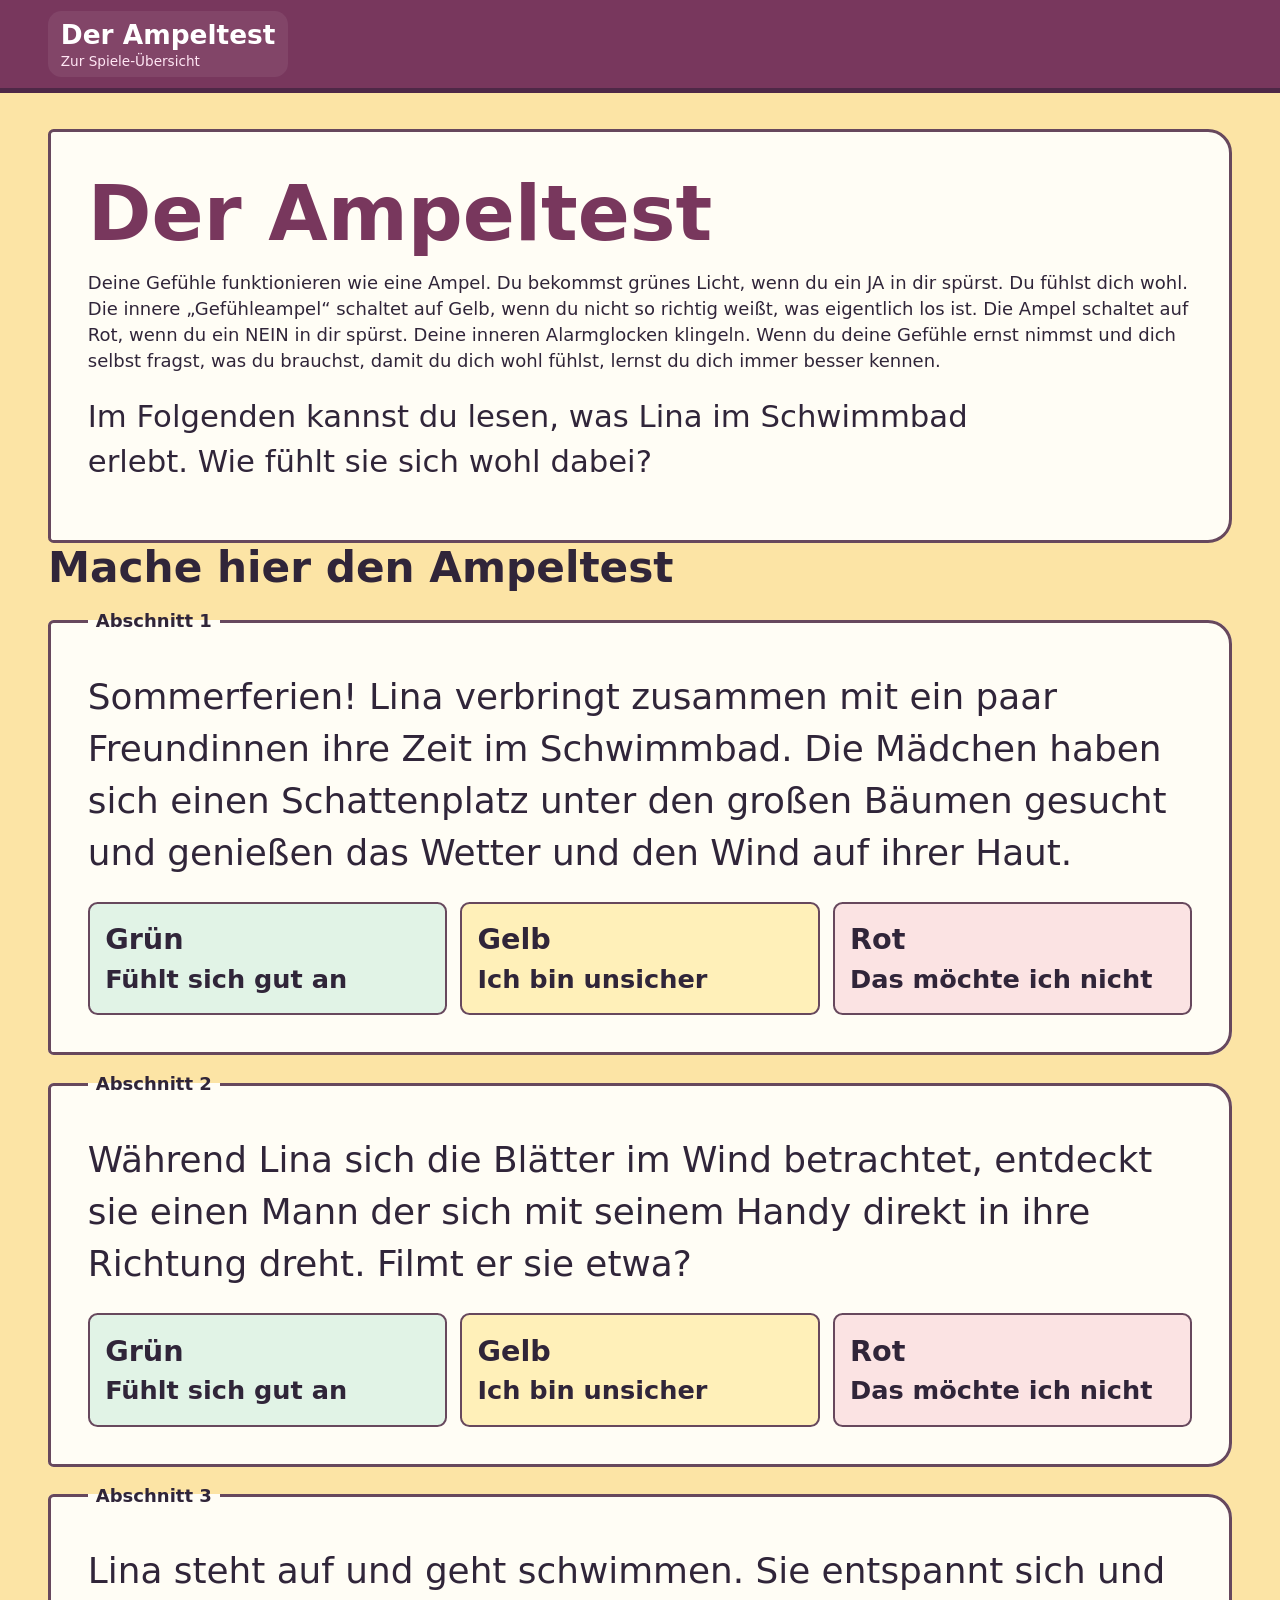
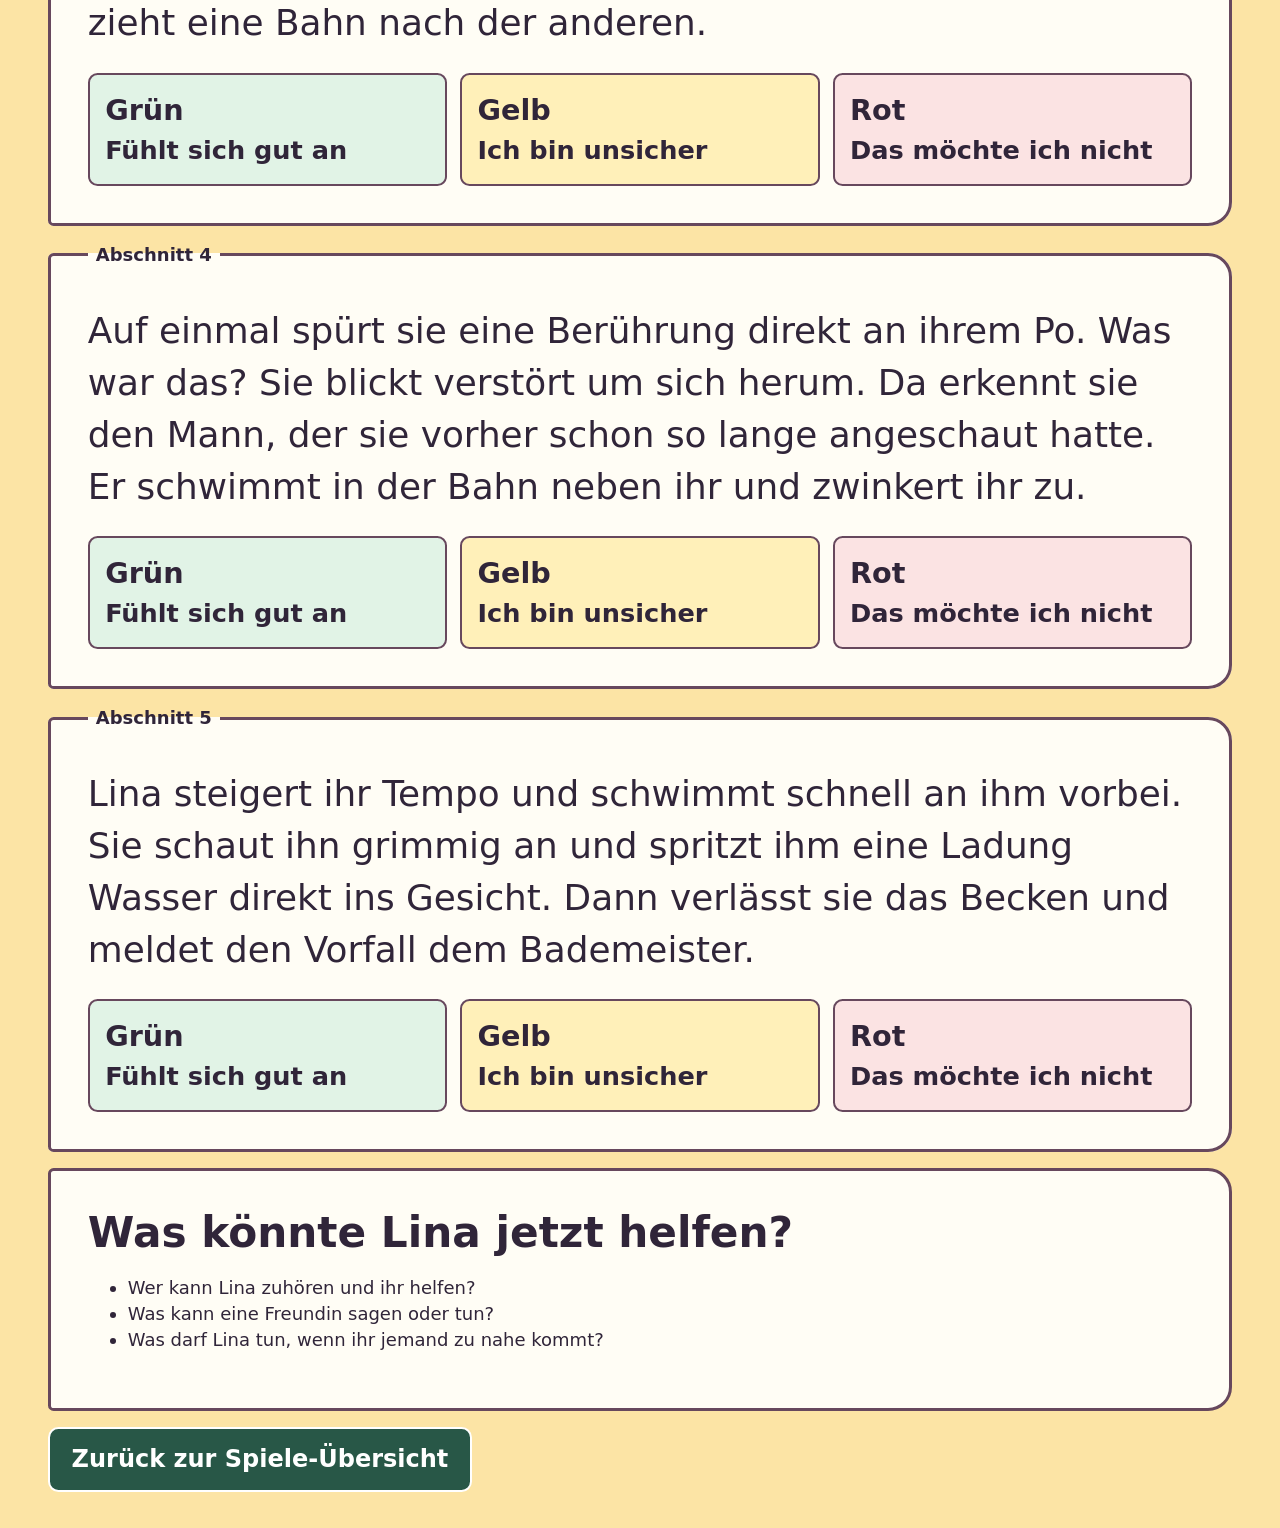
==== ampeltest.html @ b164aa5b "Add files via upload" ====
<!doctype html>
<html lang="de">
<head>
<meta charset="utf-8">
<meta name="viewport" content="width=device-width, initial-scale=1">
<title>Der Ampeltest</title>
<link rel="stylesheet" href="quiz.css">
<style>
.options .light-green { background: #e1f3e6; }
.options .light-yellow { background: #fff0b9; }
.options .light-red { background: #fbe3e3; }
.options strong { display: inline-block; font-size: 1.12em; }
</style>
</head>
<body>
<header><div class="bar"><a class="site-title" href="index.html"><span>Der Ampeltest</span><small>Zur Spiele-Übersicht</small></a></div></header>
<main><section class="panel">
<h1>Der Ampeltest</h1>
<p>Deine Gefühle funktionieren wie eine Ampel. Du bekommst grünes Licht, wenn du ein JA in dir spürst. Du fühlst dich wohl. Die innere „Gefühleampel“ schaltet auf Gelb, wenn du nicht so richtig weißt, was eigentlich los ist. Die Ampel schaltet auf Rot, wenn du ein NEIN in dir spürst. Deine inneren Alarmglocken klingeln. Wenn du deine Gefühle ernst nimmst und dich selbst fragst, was du brauchst, damit du dich wohl fühlst, lernst du dich immer besser kennen.</p>
<p class="lead">Im Folgenden kannst du lesen, was Lina im Schwimmbad erlebt. Wie fühlt sie sich wohl dabei?</p>
</section><h2>Mache hier den Ampeltest</h2><form aria-label="Ampeltest"><fieldset class="panel story" aria-describedby="ampel-story-1"><legend>Abschnitt 1</legend><p id="ampel-story-1">Sommerferien! Lina verbringt zusammen mit ein paar Freundinnen ihre Zeit im Schwimmbad. Die Mädchen haben sich einen Schattenplatz unter den großen Bäumen gesucht und genießen das Wetter und den Wind auf ihrer Haut.</p><div class="options"><label class="light-green"><input type="radio" name="ampel-1" value="green"><span class="option-text"><span><strong>Grün</strong><br>Fühlt sich gut an</span></span></label><label class="light-yellow"><input type="radio" name="ampel-1" value="yellow"><span class="option-text"><span><strong>Gelb</strong><br>Ich bin unsicher</span></span></label><label class="light-red"><input type="radio" name="ampel-1" value="red"><span class="option-text"><span><strong>Rot</strong><br>Das möchte ich nicht</span></span></label></div></fieldset>
<fieldset class="panel story" aria-describedby="ampel-story-2"><legend>Abschnitt 2</legend><p id="ampel-story-2">Während Lina sich die Blätter im Wind betrachtet, entdeckt sie einen Mann der sich mit seinem Handy direkt in ihre Richtung dreht. Filmt er sie etwa?</p><div class="options"><label class="light-green"><input type="radio" name="ampel-2" value="green"><span class="option-text"><span><strong>Grün</strong><br>Fühlt sich gut an</span></span></label><label class="light-yellow"><input type="radio" name="ampel-2" value="yellow"><span class="option-text"><span><strong>Gelb</strong><br>Ich bin unsicher</span></span></label><label class="light-red"><input type="radio" name="ampel-2" value="red"><span class="option-text"><span><strong>Rot</strong><br>Das möchte ich nicht</span></span></label></div></fieldset>
<fieldset class="panel story" aria-describedby="ampel-story-3"><legend>Abschnitt 3</legend><p id="ampel-story-3">Lina steht auf und geht schwimmen. Sie entspannt sich und zieht eine Bahn nach der anderen.</p><div class="options"><label class="light-green"><input type="radio" name="ampel-3" value="green"><span class="option-text"><span><strong>Grün</strong><br>Fühlt sich gut an</span></span></label><label class="light-yellow"><input type="radio" name="ampel-3" value="yellow"><span class="option-text"><span><strong>Gelb</strong><br>Ich bin unsicher</span></span></label><label class="light-red"><input type="radio" name="ampel-3" value="red"><span class="option-text"><span><strong>Rot</strong><br>Das möchte ich nicht</span></span></label></div></fieldset>
<fieldset class="panel story" aria-describedby="ampel-story-4"><legend>Abschnitt 4</legend><p id="ampel-story-4">Auf einmal spürt sie eine Berührung direkt an ihrem Po. Was war das? Sie blickt verstört um sich herum. Da erkennt sie den Mann, der sie vorher schon so lange angeschaut hatte. Er schwimmt in der Bahn neben ihr und zwinkert ihr zu.</p><div class="options"><label class="light-green"><input type="radio" name="ampel-4" value="green"><span class="option-text"><span><strong>Grün</strong><br>Fühlt sich gut an</span></span></label><label class="light-yellow"><input type="radio" name="ampel-4" value="yellow"><span class="option-text"><span><strong>Gelb</strong><br>Ich bin unsicher</span></span></label><label class="light-red"><input type="radio" name="ampel-4" value="red"><span class="option-text"><span><strong>Rot</strong><br>Das möchte ich nicht</span></span></label></div></fieldset>
<fieldset class="panel story" aria-describedby="ampel-story-5"><legend>Abschnitt 5</legend><p id="ampel-story-5">Lina steigert ihr Tempo und schwimmt schnell an ihm vorbei. Sie schaut ihn grimmig an und spritzt ihm eine Ladung Wasser direkt ins Gesicht. Dann verlässt sie das Becken und meldet den Vorfall dem Bademeister.</p><div class="options"><label class="light-green"><input type="radio" name="ampel-5" value="green"><span class="option-text"><span><strong>Grün</strong><br>Fühlt sich gut an</span></span></label><label class="light-yellow"><input type="radio" name="ampel-5" value="yellow"><span class="option-text"><span><strong>Gelb</strong><br>Ich bin unsicher</span></span></label><label class="light-red"><input type="radio" name="ampel-5" value="red"><span class="option-text"><span><strong>Rot</strong><br>Das möchte ich nicht</span></span></label></div></fieldset></form><section class="panel"><h2>Was könnte Lina jetzt helfen?</h2><ul><li>Wer kann Lina zuhören und ihr helfen?</li><li>Was kann eine Freundin sagen oder tun?</li><li>Was darf Lina tun, wenn ihr jemand zu nahe kommt?</li></ul></section><div class="controls"><a class="button-link action" href="index.html">Zurück zur Spiele-Übersicht</a></div></main></body></html>
---- quiz.css ----
:root { --ink: #302539; --paper: #fce4a5; --teal: #285747; --yellow: #ffdf79; --line: #67485d; }
* { box-sizing: border-box; }
[hidden] { display: none !important; }
body { margin: 0; background: var(--paper); color: var(--ink); font: 1.125rem/1.45 "Trebuchet MS", "Segoe UI", system-ui, sans-serif; }
header { background: #78375d; color: white; border-bottom: 5px solid #4e2847; }
.bar, main { max-width: 82rem; margin: auto; padding-inline: clamp(1rem, 4vw, 3rem); }
.bar { display: flex; align-items: center; justify-content: space-between; flex-wrap: wrap; gap: .5rem 1rem; padding-block: .7rem; }
.site-title { display: grid; gap: .1rem; padding: .45rem .8rem; border-radius: .85rem; line-height: 1.25; font-weight: 700; background: #ffffff12; color: inherit; text-decoration: none; font-size: clamp(1.15rem, 2.2vw, 1.65rem); }
main { padding-block: clamp(1rem, 4vh, 2.5rem); }
h1, h2 { margin: 0; line-height: 1.16; }
h1 { color: #78375d; font-size: clamp(2.5rem, 6vw, 5rem); }
h2 { font-size: clamp(1.65rem, 3.3vw, 3.25rem); }
p { margin-block: .65em; }
.panel { background: #fffdf5; border: 3px solid var(--line); border-radius: .35rem 1.5rem 1.5rem .35rem; padding: clamp(1rem, 3vw, 2.3rem); }
button { font: inherit; font-weight: 750; border: 2px solid currentColor; border-radius: .65rem; padding: .55em .9em; min-height: 3rem; cursor: pointer; background: white; color: var(--ink); }
button:disabled { opacity: .62; cursor: default; }
button:hover { background: #e1eeee; }
button:focus-visible, a:focus-visible { outline: 3px solid #935000; outline-offset: 4px; }
.action { background: var(--teal); color: white; border-color: var(--teal); font-size: clamp(1.1rem, 2vw, 1.5rem); }
.action:hover { background: #004e49; }
.controls { display: flex; flex-wrap: wrap; gap: .7rem; margin-top: 1rem; }
a { color: var(--teal); }

.intro-layout { display: grid; grid-template-columns: 1.55fr 1fr; gap: 1.5rem; align-items: center; }
.room { width: 100%; height: auto; display: block; }
button:disabled[aria-pressed=true] { opacity: 1; }
@media (max-width: 46rem) {
  .intro-layout { grid-template-columns: 1fr; }
  .room { max-width: 17rem; }
}
.lead { font-size: clamp(1.2rem, 2.4vw, 2rem); max-width: 49ch; }
.story { min-inline-size: 0; margin: 1rem 0; }
.story legend { font-weight: bold; padding: 0 .5rem; }
.story p { font-size: clamp(1.3rem, 2.8vw, 2.3rem); margin-top: 0; max-width: 62ch; }
.options { display: grid; grid-template-columns: repeat(auto-fit, minmax(min(100%, 15rem), 1fr)); gap: .8rem; }
.options label { position: relative; display: flex; gap: .6em; align-items: center; min-height: 4rem; padding: .6em; border: 2px solid var(--line); border-radius: .6rem; background: #e5edff; font-size: clamp(1.1rem, 2vw, 1.6rem); font-weight: bold; cursor: pointer; }
.options label + label { background: #ffe8cb; }
.options input { position: absolute; opacity: 0; width: 1px; height: 1px; margin: 0; }
.options label:focus-within { outline: 3px solid #935000; outline-offset: 3px; }
.tally { display: flex; flex-wrap: wrap; gap: .65rem; margin-block: 1rem; }
.tally span { padding: .45em .8em; border-radius: 1rem; font-size: clamp(1.15rem, 2.3vw, 1.8rem); font-weight: bold; }
details { margin-block: .65rem; border: 2px solid #d9c7dc; border-radius: .8rem; background: white; }
details p { padding-inline: .85rem; }
summary { padding: .65em .8em; cursor: pointer; font-size: clamp(1.1rem, 2vw, 1.5rem); font-weight: bold; border-radius: .65rem; }
.review-heading { display: flex; align-items: center; gap: .8rem; }
.result-icon { margin-inline-start: auto; flex: 0 0 1.25em; text-align: center; font-size: clamp(2rem, 4vw, 3.3rem); line-height: 1; }
.right .result-icon { color: #18763d; }
.wrong .result-icon { color: #ab282e; }
summary:focus-visible { outline: 3px solid #935000; outline-offset: 3px; }
.right { background: #e1f3e6; color: #23573c; }
.wrong { background: #fff0d5; color: #783b21; }
.options label { padding: 0; overflow: hidden; }
.option-text { display: flex; align-items: center; gap: .6em; flex: 1; min-height: 4rem; padding: .6em; }
.options input:checked + .option-text { background: #f3eaff; box-shadow: inset 0 0 0 3px #7753a8; border-radius: .5rem; }
.options input:checked + .option-text::after { content: "✓" / ""; margin-inline-start: auto; padding-inline: .4em; border-radius: 50%; background: #dfcdf6; color: #4b2b76; }
.button-link { display: inline-block; padding: .55em .9em; border: 2px solid currentColor; border-radius: .65rem; font-weight: 750; text-decoration: none; }

.story.missing-answer { border-color: #ab282e; outline: 3px solid #ab282e; outline-offset: 2px; background: #fff4f2; }
#missing { color: #8b3026; font-weight: bold; }

.help-note { margin-top: 1.25rem; background: #f3e8f8; border-color: #d3ad80; }
.help-note summary { font-size: 1rem; }

.site-title:hover, .site-title:focus-visible { background: #ffffff26; }
.site-title small { font-size: .85rem; font-weight: 400; color: #ffe6f4; }
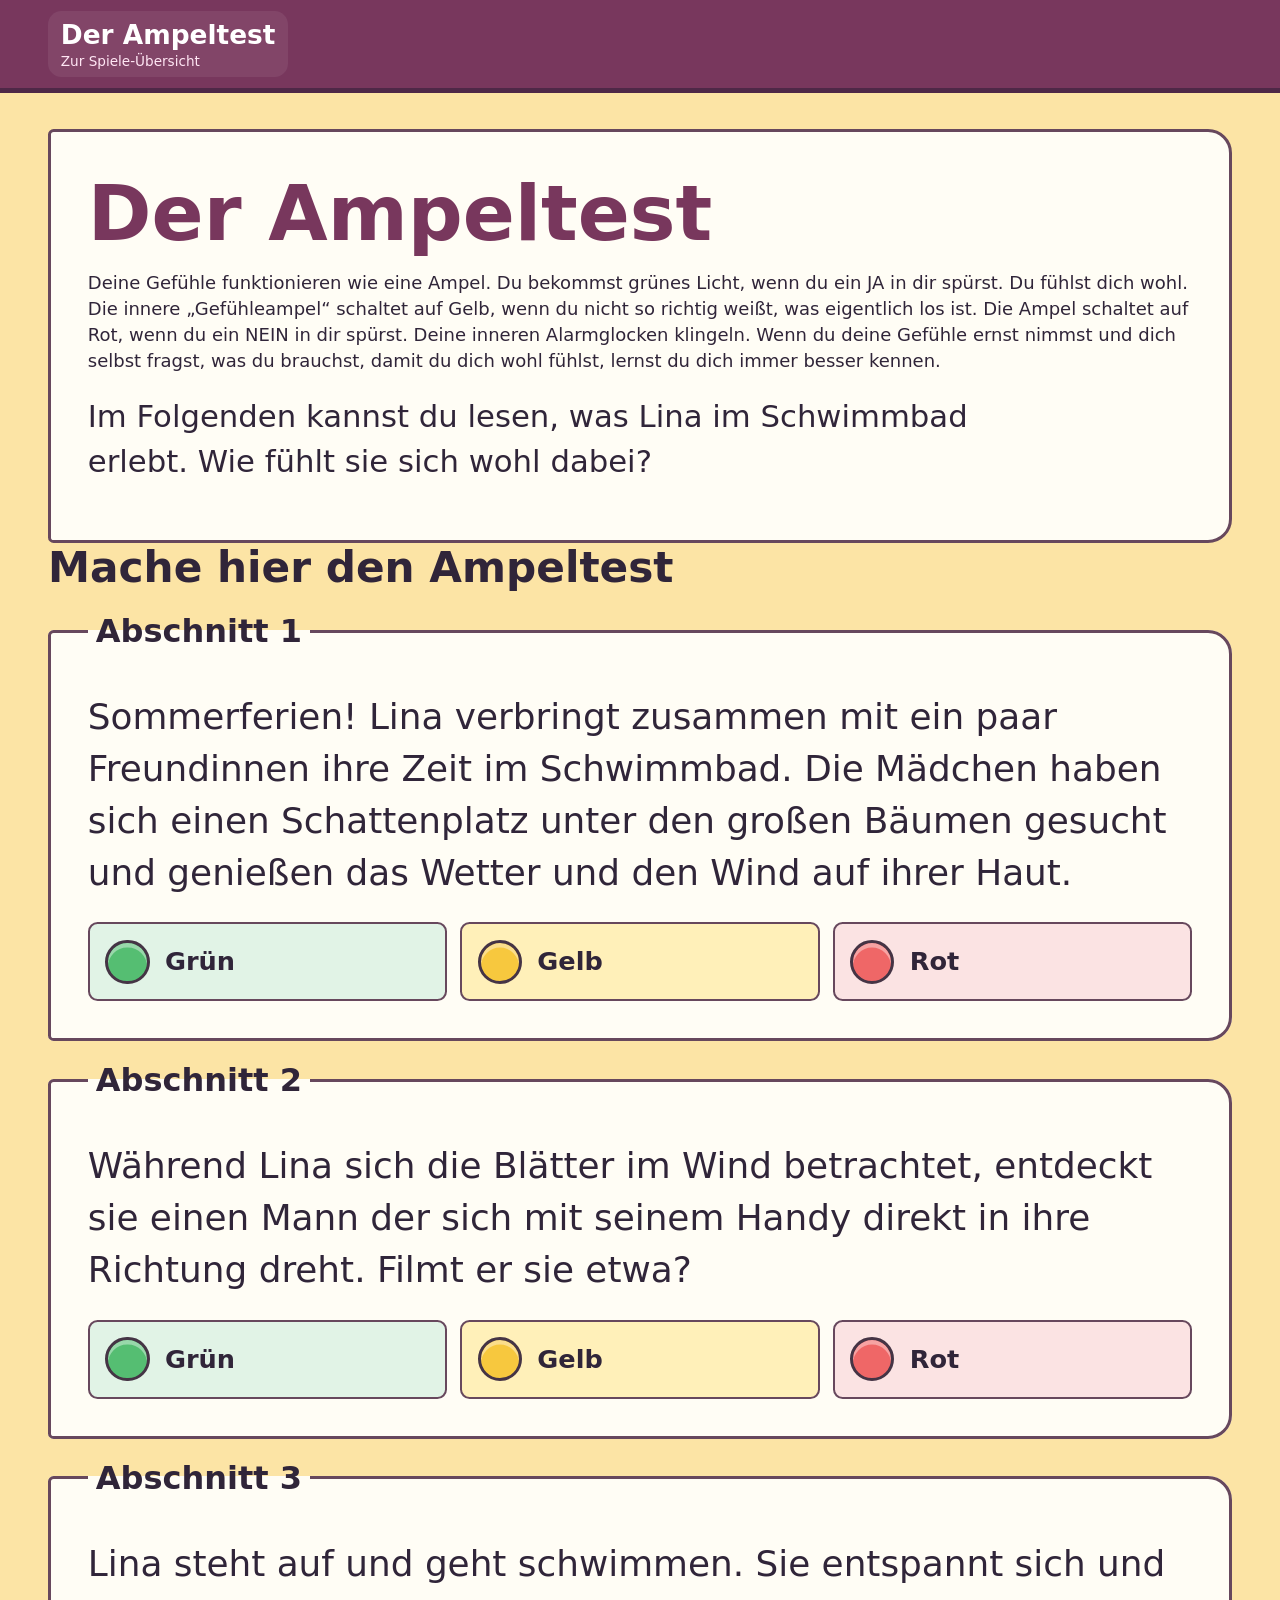
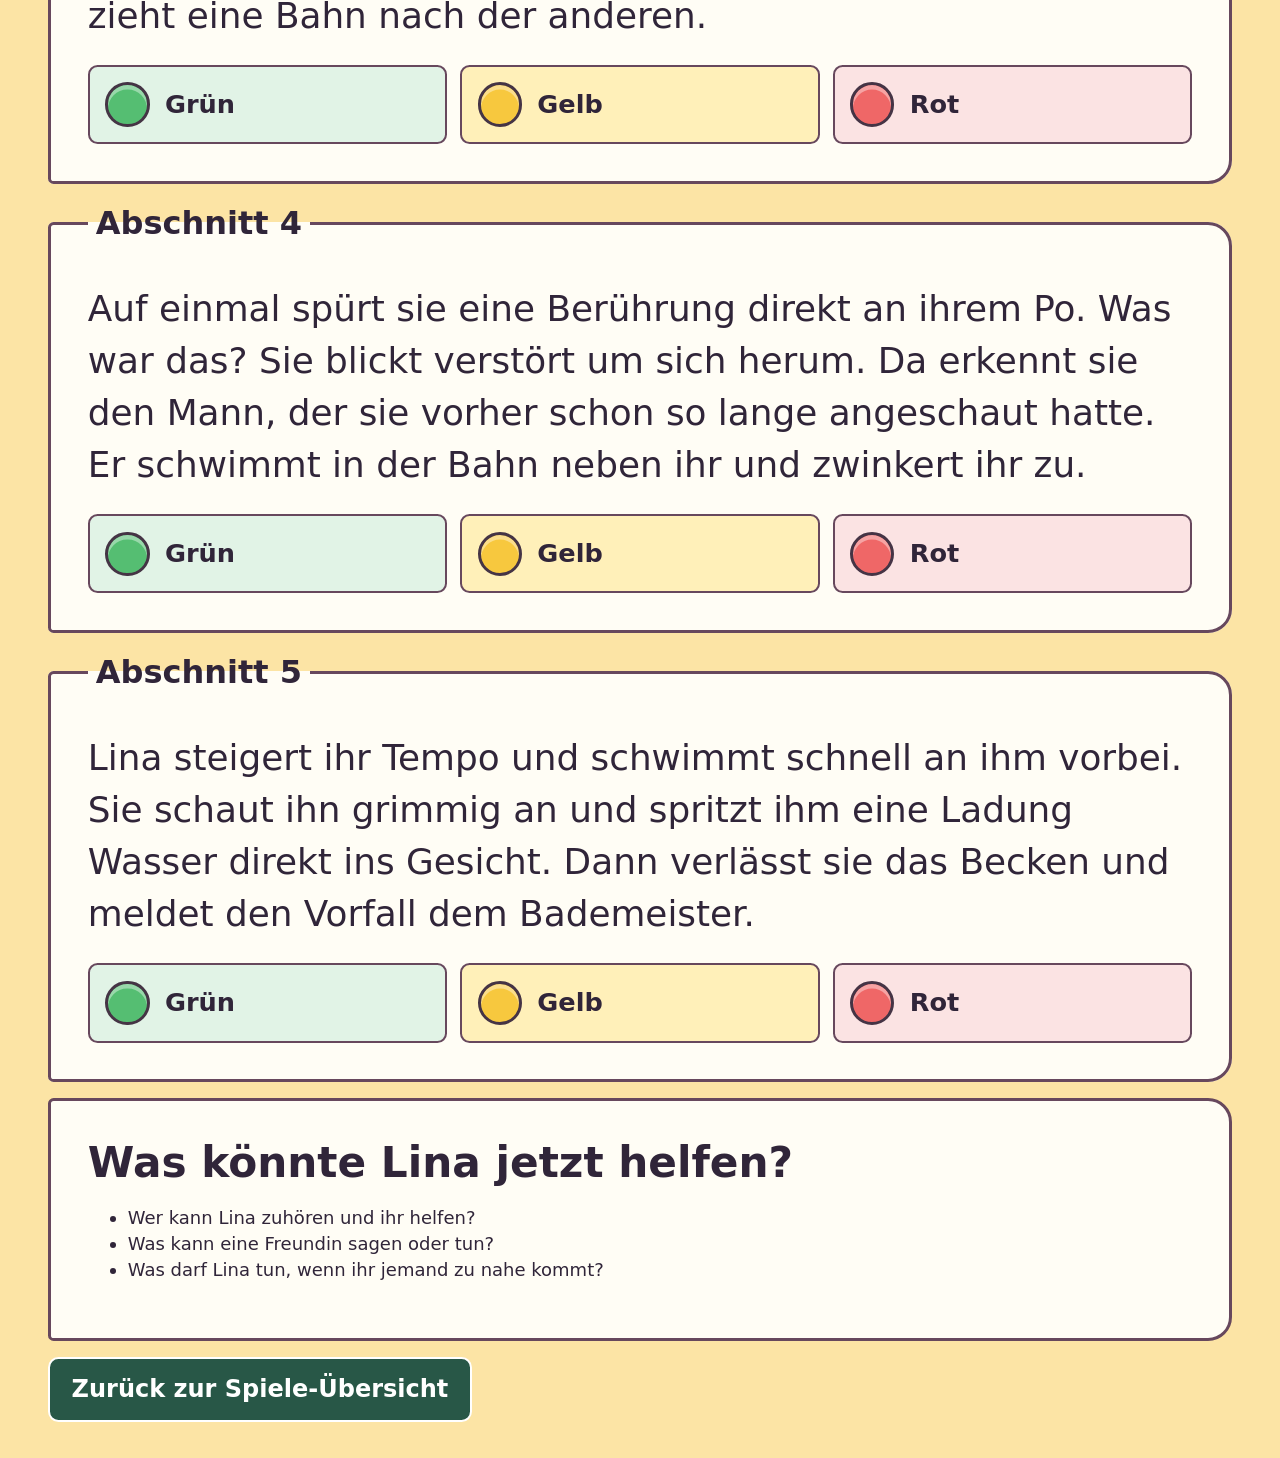
==== commit aa1db075: "Add files via upload" ====
--- a/ampeltest.html
+++ b/ampeltest.html
@@ -18,13 +18,14 @@
 <h1>Der Ampeltest</h1>
 <p>Deine Gefühle funktionieren wie eine Ampel. Du bekommst grünes Licht, wenn du ein JA in dir spürst. Du fühlst dich wohl. Die innere „Gefühleampel“ schaltet auf Gelb, wenn du nicht so richtig weißt, was eigentlich los ist. Die Ampel schaltet auf Rot, wenn du ein NEIN in dir spürst. Deine inneren Alarmglocken klingeln. Wenn du deine Gefühle ernst nimmst und dich selbst fragst, was du brauchst, damit du dich wohl fühlst, lernst du dich immer besser kennen.</p>
 <p class="lead">Im Folgenden kannst du lesen, was Lina im Schwimmbad erlebt. Wie fühlt sie sich wohl dabei?</p>
-</section><h2>Mache hier den Ampeltest</h2><form aria-label="Ampeltest"><fieldset class="panel story" aria-describedby="ampel-story-1"><legend>Abschnitt 1</legend><p id="ampel-story-1">Sommerferien! Lina verbringt zusammen mit ein paar Freundinnen ihre Zeit im Schwimmbad. Die Mädchen haben sich einen Schattenplatz unter den großen Bäumen gesucht und genießen das Wetter und den Wind auf ihrer Haut.</p><div class="options"><label class="light-green"><input type="radio" name="ampel-1" value="green"><span class="option-text"><span><strong>Grün</strong><br>Fühlt sich gut an</span></span></label><label class="light-yellow"><input type="radio" name="ampel-1" value="yellow"><span class="option-text"><span><strong>Gelb</strong><br>Ich bin unsicher</span></span></label><label class="light-red"><input type="radio" name="ampel-1" value="red"><span class="option-text"><span><strong>Rot</strong><br>Das möchte ich nicht</span></span></label></div></fieldset>
-<fieldset class="panel story" aria-describedby="ampel-story-2"><legend>Abschnitt 2</legend><p id="ampel-story-2">Während Lina sich die Blätter im Wind betrachtet, entdeckt sie einen Mann der sich mit seinem Handy direkt in ihre Richtung dreht. Filmt er sie etwa?</p><div class="options"><label class="light-green"><input type="radio" name="ampel-2" value="green"><span class="option-text"><span><strong>Grün</strong><br>Fühlt sich gut an</span></span></label><label class="light-yellow"><input type="radio" name="ampel-2" value="yellow"><span class="option-text"><span><strong>Gelb</strong><br>Ich bin unsicher</span></span></label><label class="light-red"><input type="radio" name="ampel-2" value="red"><span class="option-text"><span><strong>Rot</strong><br>Das möchte ich nicht</span></span></label></div></fieldset>
-<fieldset class="panel story" aria-describedby="ampel-story-3"><legend>Abschnitt 3</legend><p id="ampel-story-3">Lina steht auf und geht schwimmen. Sie entspannt sich und zieht eine Bahn nach der anderen.</p><div class="options"><label class="light-green"><input type="radio" name="ampel-3" value="green"><span class="option-text"><span><strong>Grün</strong><br>Fühlt sich gut an</span></span></label><label class="light-yellow"><input type="radio" name="ampel-3" value="yellow"><span class="option-text"><span><strong>Gelb</strong><br>Ich bin unsicher</span></span></label><label class="light-red"><input type="radio" name="ampel-3" value="red"><span class="option-text"><span><strong>Rot</strong><br>Das möchte ich nicht</span></span></label></div></fieldset>
-<fieldset class="panel story" aria-describedby="ampel-story-4"><legend>Abschnitt 4</legend><p id="ampel-story-4">Auf einmal spürt sie eine Berührung direkt an ihrem Po. Was war das? Sie blickt verstört um sich herum. Da erkennt sie den Mann, der sie vorher schon so lange angeschaut hatte. Er schwimmt in der Bahn neben ihr und zwinkert ihr zu.</p><div class="options"><label class="light-green"><input type="radio" name="ampel-4" value="green"><span class="option-text"><span><strong>Grün</strong><br>Fühlt sich gut an</span></span></label><label class="light-yellow"><input type="radio" name="ampel-4" value="yellow"><span class="option-text"><span><strong>Gelb</strong><br>Ich bin unsicher</span></span></label><label class="light-red"><input type="radio" name="ampel-4" value="red"><span class="option-text"><span><strong>Rot</strong><br>Das möchte ich nicht</span></span></label></div></fieldset>
-<fieldset class="panel story" aria-describedby="ampel-story-5"><legend>Abschnitt 5</legend><p id="ampel-story-5">Lina steigert ihr Tempo und schwimmt schnell an ihm vorbei. Sie schaut ihn grimmig an und spritzt ihm eine Ladung Wasser direkt ins Gesicht. Dann verlässt sie das Becken und meldet den Vorfall dem Bademeister.</p><div class="options"><label class="light-green"><input type="radio" name="ampel-5" value="green"><span class="option-text"><span><strong>Grün</strong><br>Fühlt sich gut an</span></span></label><label class="light-yellow"><input type="radio" name="ampel-5" value="yellow"><span class="option-text"><span><strong>Gelb</strong><br>Ich bin unsicher</span></span></label><label class="light-red"><input type="radio" name="ampel-5" value="red"><span class="option-text"><span><strong>Rot</strong><br>Das möchte ich nicht</span></span></label></div></fieldset></form><section class="panel"><h2>Was könnte Lina jetzt helfen?</h2><ul><li>Wer kann Lina zuhören und ihr helfen?</li><li>Was kann eine Freundin sagen oder tun?</li><li>Was darf Lina tun, wenn ihr jemand zu nahe kommt?</li></ul></section><div class="controls"><a class="button-link action" href="index.html">Zurück zur Spiele-Übersicht</a></div></main></body></html>
+</section><h2>Mache hier den Ampeltest</h2><form aria-label="Ampeltest"><fieldset class="panel story" aria-describedby="ampel-story-1"><legend>Abschnitt 1</legend><p id="ampel-story-1">Sommerferien! Lina verbringt zusammen mit ein paar Freundinnen ihre Zeit im Schwimmbad. Die Mädchen haben sich einen Schattenplatz unter den großen Bäumen gesucht und genießen das Wetter und den Wind auf ihrer Haut.</p><div class="options ampel-options"><label class="light-green"><input type="radio" name="ampel-1" value="green"><span class="option-text">Grün</span></label><label class="light-yellow"><input type="radio" name="ampel-1" value="yellow"><span class="option-text">Gelb</span></label><label class="light-red"><input type="radio" name="ampel-1" value="red"><span class="option-text">Rot</span></label></div></fieldset>
+<fieldset class="panel story" aria-describedby="ampel-story-2"><legend>Abschnitt 2</legend><p id="ampel-story-2">Während Lina sich die Blätter im Wind betrachtet, entdeckt sie einen Mann der sich mit seinem Handy direkt in ihre Richtung dreht. Filmt er sie etwa?</p><div class="options ampel-options"><label class="light-green"><input type="radio" name="ampel-2" value="green"><span class="option-text">Grün</span></label><label class="light-yellow"><input type="radio" name="ampel-2" value="yellow"><span class="option-text">Gelb</span></label><label class="light-red"><input type="radio" name="ampel-2" value="red"><span class="option-text">Rot</span></label></div></fieldset>
+<fieldset class="panel story" aria-describedby="ampel-story-3"><legend>Abschnitt 3</legend><p id="ampel-story-3">Lina steht auf und geht schwimmen. Sie entspannt sich und zieht eine Bahn nach der anderen.</p><div class="options ampel-options"><label class="light-green"><input type="radio" name="ampel-3" value="green"><span class="option-text">Grün</span></label><label class="light-yellow"><input type="radio" name="ampel-3" value="yellow"><span class="option-text">Gelb</span></label><label class="light-red"><input type="radio" name="ampel-3" value="red"><span class="option-text">Rot</span></label></div></fieldset>
+<fieldset class="panel story" aria-describedby="ampel-story-4"><legend>Abschnitt 4</legend><p id="ampel-story-4">Auf einmal spürt sie eine Berührung direkt an ihrem Po. Was war das? Sie blickt verstört um sich herum. Da erkennt sie den Mann, der sie vorher schon so lange angeschaut hatte. Er schwimmt in der Bahn neben ihr und zwinkert ihr zu.</p><div class="options ampel-options"><label class="light-green"><input type="radio" name="ampel-4" value="green"><span class="option-text">Grün</span></label><label class="light-yellow"><input type="radio" name="ampel-4" value="yellow"><span class="option-text">Gelb</span></label><label class="light-red"><input type="radio" name="ampel-4" value="red"><span class="option-text">Rot</span></label></div></fieldset>
+<fieldset class="panel story" aria-describedby="ampel-story-5"><legend>Abschnitt 5</legend><p id="ampel-story-5">Lina steigert ihr Tempo und schwimmt schnell an ihm vorbei. Sie schaut ihn grimmig an und spritzt ihm eine Ladung Wasser direkt ins Gesicht. Dann verlässt sie das Becken und meldet den Vorfall dem Bademeister.</p><div class="options ampel-options"><label class="light-green"><input type="radio" name="ampel-5" value="green"><span class="option-text">Grün</span></label><label class="light-yellow"><input type="radio" name="ampel-5" value="yellow"><span class="option-text">Gelb</span></label><label class="light-red"><input type="radio" name="ampel-5" value="red"><span class="option-text">Rot</span></label></div></fieldset></form><section class="panel"><h2>Was könnte Lina jetzt helfen?</h2><ul><li>Wer kann Lina zuhören und ihr helfen?</li><li>Was kann eine Freundin sagen oder tun?</li><li>Was darf Lina tun, wenn ihr jemand zu nahe kommt?</li></ul></section><div class="controls"><a class="button-link action" href="index.html">Zurück zur Spiele-Übersicht</a></div></main></body></html>
 
 
 
 
 
+
--- a/quiz.css
+++ b/quiz.css
@@ -65,3 +65,11 @@
 .site-title:hover, .site-title:focus-visible { background: #ffffff26; }
 .site-title small { font-size: .85rem; font-weight: 400; color: #ffe6f4; }
 
+
+.story legend { font-size: clamp(1.3rem, 2.5vw, 2rem); }
+.story .answer-feedback { font-size: clamp(1.15rem, 2vw, 1.6rem); margin: .8rem 0 0; padding: .65rem .85rem; border-radius: .65rem; }
+.answer-feedback:empty { margin: 0; padding: 0; }
+.ampel-options .option-text::before { content: ""; flex: 0 0 1.5em; height: 1.5em; border: .13em solid #453445; border-radius: 50%; background: var(--lamp); box-shadow: inset 0 .18em 0 #ffffff65; }
+.light-green { --lamp: #55be72; }
+.light-yellow { --lamp: #f7c83e; }
+.light-red { --lamp: #ef6767; }
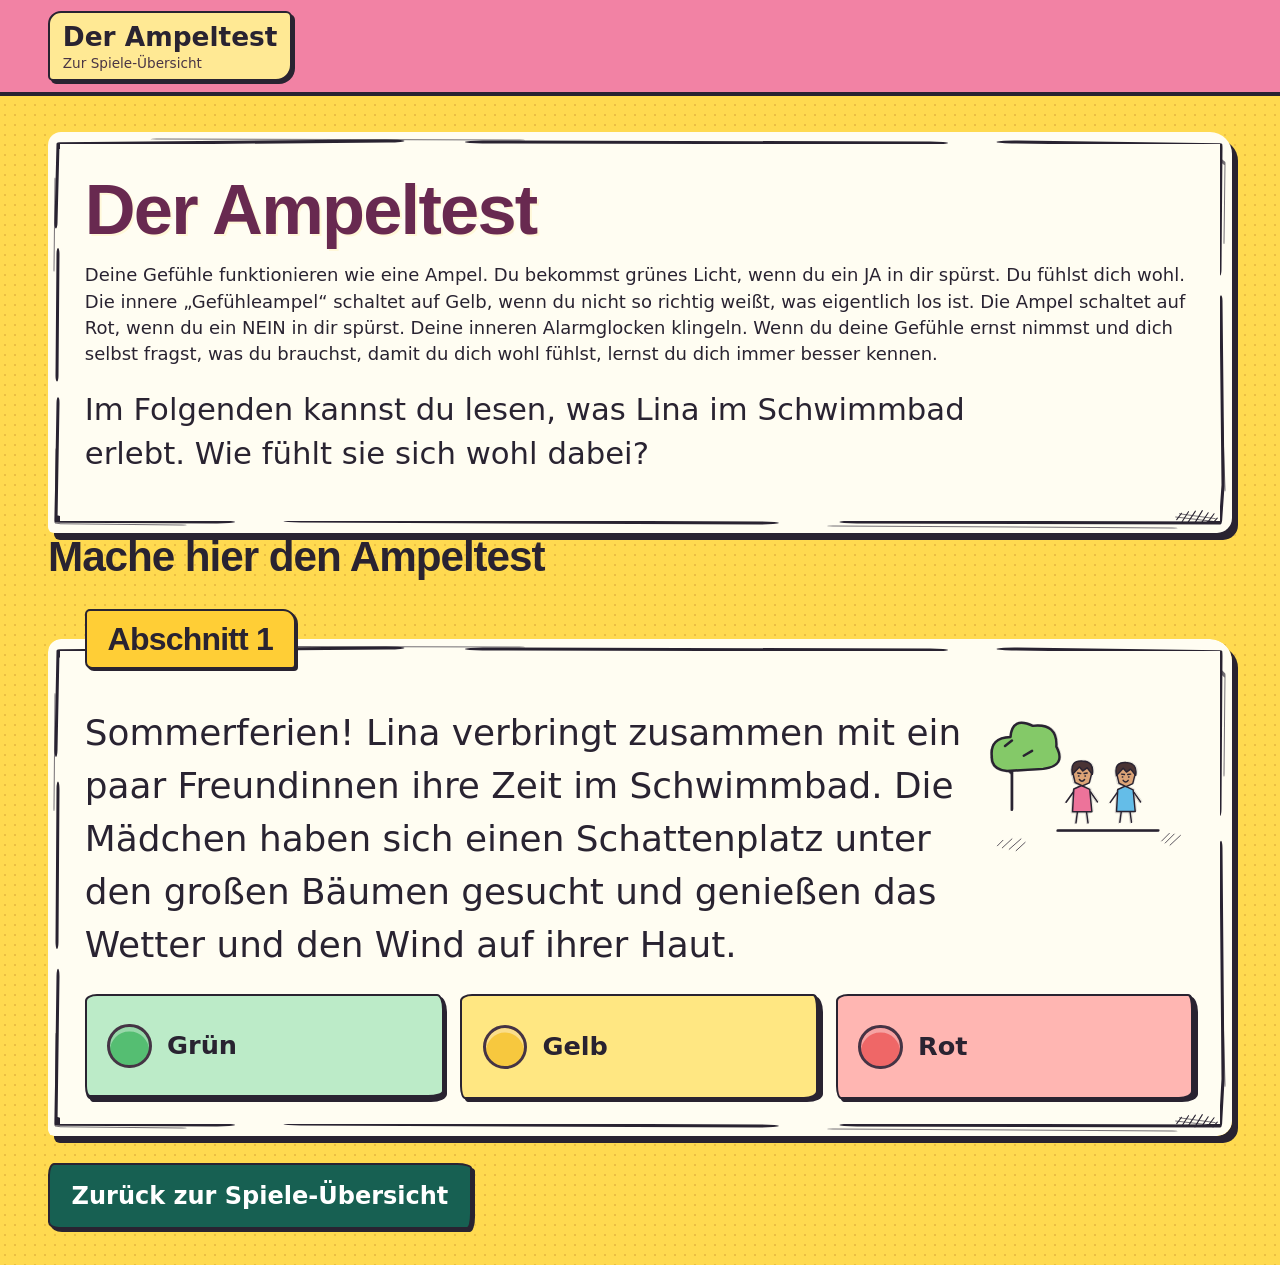
==== commit bd04f68b: "Add files via upload" ====
--- a/ampeltest.html
+++ b/ampeltest.html
@@ -1,31 +1,15 @@
-<!doctype html>
-<html lang="de">
-<head>
-<meta charset="utf-8">
-<meta name="viewport" content="width=device-width, initial-scale=1">
-<title>Der Ampeltest</title>
-<link rel="stylesheet" href="quiz.css">
-<style>
-.options .light-green { background: #e1f3e6; }
-.options .light-yellow { background: #fff0b9; }
-.options .light-red { background: #fbe3e3; }
-.options strong { display: inline-block; font-size: 1.12em; }
-</style>
-</head>
-<body>
-<header><div class="bar"><a class="site-title" href="index.html"><span>Der Ampeltest</span><small>Zur Spiele-Übersicht</small></a></div></header>
-<main><section class="panel">
-<h1>Der Ampeltest</h1>
-<p>Deine Gefühle funktionieren wie eine Ampel. Du bekommst grünes Licht, wenn du ein JA in dir spürst. Du fühlst dich wohl. Die innere „Gefühleampel“ schaltet auf Gelb, wenn du nicht so richtig weißt, was eigentlich los ist. Die Ampel schaltet auf Rot, wenn du ein NEIN in dir spürst. Deine inneren Alarmglocken klingeln. Wenn du deine Gefühle ernst nimmst und dich selbst fragst, was du brauchst, damit du dich wohl fühlst, lernst du dich immer besser kennen.</p>
-<p class="lead">Im Folgenden kannst du lesen, was Lina im Schwimmbad erlebt. Wie fühlt sie sich wohl dabei?</p>
-</section><h2>Mache hier den Ampeltest</h2><form aria-label="Ampeltest"><fieldset class="panel story" aria-describedby="ampel-story-1"><legend>Abschnitt 1</legend><p id="ampel-story-1">Sommerferien! Lina verbringt zusammen mit ein paar Freundinnen ihre Zeit im Schwimmbad. Die Mädchen haben sich einen Schattenplatz unter den großen Bäumen gesucht und genießen das Wetter und den Wind auf ihrer Haut.</p><div class="options ampel-options"><label class="light-green"><input type="radio" name="ampel-1" value="green"><span class="option-text">Grün</span></label><label class="light-yellow"><input type="radio" name="ampel-1" value="yellow"><span class="option-text">Gelb</span></label><label class="light-red"><input type="radio" name="ampel-1" value="red"><span class="option-text">Rot</span></label></div></fieldset>
-<fieldset class="panel story" aria-describedby="ampel-story-2"><legend>Abschnitt 2</legend><p id="ampel-story-2">Während Lina sich die Blätter im Wind betrachtet, entdeckt sie einen Mann der sich mit seinem Handy direkt in ihre Richtung dreht. Filmt er sie etwa?</p><div class="options ampel-options"><label class="light-green"><input type="radio" name="ampel-2" value="green"><span class="option-text">Grün</span></label><label class="light-yellow"><input type="radio" name="ampel-2" value="yellow"><span class="option-text">Gelb</span></label><label class="light-red"><input type="radio" name="ampel-2" value="red"><span class="option-text">Rot</span></label></div></fieldset>
-<fieldset class="panel story" aria-describedby="ampel-story-3"><legend>Abschnitt 3</legend><p id="ampel-story-3">Lina steht auf und geht schwimmen. Sie entspannt sich und zieht eine Bahn nach der anderen.</p><div class="options ampel-options"><label class="light-green"><input type="radio" name="ampel-3" value="green"><span class="option-text">Grün</span></label><label class="light-yellow"><input type="radio" name="ampel-3" value="yellow"><span class="option-text">Gelb</span></label><label class="light-red"><input type="radio" name="ampel-3" value="red"><span class="option-text">Rot</span></label></div></fieldset>
-<fieldset class="panel story" aria-describedby="ampel-story-4"><legend>Abschnitt 4</legend><p id="ampel-story-4">Auf einmal spürt sie eine Berührung direkt an ihrem Po. Was war das? Sie blickt verstört um sich herum. Da erkennt sie den Mann, der sie vorher schon so lange angeschaut hatte. Er schwimmt in der Bahn neben ihr und zwinkert ihr zu.</p><div class="options ampel-options"><label class="light-green"><input type="radio" name="ampel-4" value="green"><span class="option-text">Grün</span></label><label class="light-yellow"><input type="radio" name="ampel-4" value="yellow"><span class="option-text">Gelb</span></label><label class="light-red"><input type="radio" name="ampel-4" value="red"><span class="option-text">Rot</span></label></div></fieldset>
-<fieldset class="panel story" aria-describedby="ampel-story-5"><legend>Abschnitt 5</legend><p id="ampel-story-5">Lina steigert ihr Tempo und schwimmt schnell an ihm vorbei. Sie schaut ihn grimmig an und spritzt ihm eine Ladung Wasser direkt ins Gesicht. Dann verlässt sie das Becken und meldet den Vorfall dem Bademeister.</p><div class="options ampel-options"><label class="light-green"><input type="radio" name="ampel-5" value="green"><span class="option-text">Grün</span></label><label class="light-yellow"><input type="radio" name="ampel-5" value="yellow"><span class="option-text">Gelb</span></label><label class="light-red"><input type="radio" name="ampel-5" value="red"><span class="option-text">Rot</span></label></div></fieldset></form><section class="panel"><h2>Was könnte Lina jetzt helfen?</h2><ul><li>Wer kann Lina zuhören und ihr helfen?</li><li>Was kann eine Freundin sagen oder tun?</li><li>Was darf Lina tun, wenn ihr jemand zu nahe kommt?</li></ul></section><div class="controls"><a class="button-link action" href="index.html">Zurück zur Spiele-Übersicht</a></div></main></body></html>
-
-
-
-
-
-
+<!doctype html>
+<html lang="de">
+<head>
+<meta charset="utf-8">
+<meta name="viewport" content="width=device-width, initial-scale=1">
+<title>Der Ampeltest</title>
+<link rel="stylesheet" href="quiz.css">
+<link rel="stylesheet" href="comic.css"></head>
+<body>
+<header><div class="bar"><a class="site-title" href="index.html"><span>Der Ampeltest</span><small>Zur Spiele-Übersicht</small></a></div></header>
+<main><section class="panel">
+<h1>Der Ampeltest</h1>
+<p>Deine Gefühle funktionieren wie eine Ampel. Du bekommst grünes Licht, wenn du ein JA in dir spürst. Du fühlst dich wohl. Die innere „Gefühleampel“ schaltet auf Gelb, wenn du nicht so richtig weißt, was eigentlich los ist. Die Ampel schaltet auf Rot, wenn du ein NEIN in dir spürst. Deine inneren Alarmglocken klingeln. Wenn du deine Gefühle ernst nimmst und dich selbst fragst, was du brauchst, damit du dich wohl fühlst, lernst du dich immer besser kennen.</p>
+<p class="lead">Im Folgenden kannst du lesen, was Lina im Schwimmbad erlebt. Wie fühlt sie sich wohl dabei?</p>
+</section><h2>Mache hier den Ampeltest</h2><div id="ampel-karten"></div><template id="ampel-vorlage"><fieldset class="panel story"><legend></legend><p></p><div class="options ampel-options"><label class="light-green"><input type="radio" value="green"><span class="option-text">Grün</span></label><label class="light-yellow"><input type="radio" value="yellow"><span class="option-text">Gelb</span></label><label class="light-red"><input type="radio" value="red"><span class="option-text">Rot</span></label></div></fieldset></template><noscript>Für den Ampeltest muss JavaScript aktiviert sein.</noscript><section class="panel" id="ampel-abschluss"><h2>Was könnte Lina jetzt helfen?</h2><ul><li>Wer kann Lina zuhören und ihr helfen?</li><li>Was kann eine Freundin sagen oder tun?</li><li>Was darf Lina tun, wenn ihr jemand zu nahe kommt?</li></ul></section><div class="controls"><a class="button-link action" href="index.html">Zurück zur Spiele-Übersicht</a></div></main><script src="ampeltexte.js"></script><script src="ampeltest.js"></script></body></html>
--- a/quiz.css
+++ b/quiz.css
@@ -1,75 +1,70 @@
-
-:root { --ink: #302539; --paper: #fce4a5; --teal: #285747; --yellow: #ffdf79; --line: #67485d; }
-* { box-sizing: border-box; }
-[hidden] { display: none !important; }
-body { margin: 0; background: var(--paper); color: var(--ink); font: 1.125rem/1.45 "Trebuchet MS", "Segoe UI", system-ui, sans-serif; }
-header { background: #78375d; color: white; border-bottom: 5px solid #4e2847; }
-.bar, main { max-width: 82rem; margin: auto; padding-inline: clamp(1rem, 4vw, 3rem); }
-.bar { display: flex; align-items: center; justify-content: space-between; flex-wrap: wrap; gap: .5rem 1rem; padding-block: .7rem; }
-.site-title { display: grid; gap: .1rem; padding: .45rem .8rem; border-radius: .85rem; line-height: 1.25; font-weight: 700; background: #ffffff12; color: inherit; text-decoration: none; font-size: clamp(1.15rem, 2.2vw, 1.65rem); }
-main { padding-block: clamp(1rem, 4vh, 2.5rem); }
-h1, h2 { margin: 0; line-height: 1.16; }
-h1 { color: #78375d; font-size: clamp(2.5rem, 6vw, 5rem); }
-h2 { font-size: clamp(1.65rem, 3.3vw, 3.25rem); }
-p { margin-block: .65em; }
-.panel { background: #fffdf5; border: 3px solid var(--line); border-radius: .35rem 1.5rem 1.5rem .35rem; padding: clamp(1rem, 3vw, 2.3rem); }
-button { font: inherit; font-weight: 750; border: 2px solid currentColor; border-radius: .65rem; padding: .55em .9em; min-height: 3rem; cursor: pointer; background: white; color: var(--ink); }
+
+:root { --ink: #302539; --paper: #fce4a5; --teal: #285747; --yellow: #ffdf79; --line: #67485d; }
+* { box-sizing: border-box; }
+[hidden] { display: none !important; }
+body { margin: 0; background: var(--paper); color: var(--ink); font: 1.125rem/1.45 "Trebuchet MS", "Segoe UI", system-ui, sans-serif; }
+header { background: #78375d; color: white; border-bottom: 5px solid #4e2847; }
+.bar, main { max-width: 82rem; margin: auto; padding-inline: clamp(1rem, 4vw, 3rem); }
+.bar { display: flex; align-items: center; justify-content: space-between; flex-wrap: wrap; gap: .5rem 1rem; padding-block: .7rem; }
+.site-title { display: grid; gap: .1rem; padding: .45rem .8rem; border-radius: .85rem; line-height: 1.25; font-weight: 700; background: #ffffff12; color: inherit; text-decoration: none; font-size: clamp(1.15rem, 2.2vw, 1.65rem); }
+main { padding-block: clamp(1rem, 4vh, 2.5rem); }
+h1, h2 { margin: 0; line-height: 1.16; }
+h1 { color: #78375d; font-size: clamp(2.5rem, 6vw, 5rem); }
+h2 { font-size: clamp(1.65rem, 3.3vw, 3.25rem); }
+p { margin-block: .65em; }
+.panel { background: #fffdf5; border: 3px solid var(--line); border-radius: .35rem 1.5rem 1.5rem .35rem; padding: clamp(1rem, 3vw, 2.3rem); }
+button { font: inherit; font-weight: 750; border: 2px solid currentColor; border-radius: .65rem; padding: .55em .9em; min-height: 3rem; cursor: pointer; background: white; color: var(--ink); }
 button:disabled { opacity: .62; cursor: default; }
-button:hover { background: #e1eeee; }
-button:focus-visible, a:focus-visible { outline: 3px solid #935000; outline-offset: 4px; }
+button:focus-visible, a:focus-visible { outline: 3px solid #935000; outline-offset: 4px; }
 .action { background: var(--teal); color: white; border-color: var(--teal); font-size: clamp(1.1rem, 2vw, 1.5rem); }
-.action:hover { background: #004e49; }
-.controls { display: flex; flex-wrap: wrap; gap: .7rem; margin-top: 1rem; }
-a { color: var(--teal); }
-
-.intro-layout { display: grid; grid-template-columns: 1.55fr 1fr; gap: 1.5rem; align-items: center; }
-.room { width: 100%; height: auto; display: block; }
-button:disabled[aria-pressed=true] { opacity: 1; }
-@media (max-width: 46rem) {
-  .intro-layout { grid-template-columns: 1fr; }
-  .room { max-width: 17rem; }
-}
-.lead { font-size: clamp(1.2rem, 2.4vw, 2rem); max-width: 49ch; }
-.story { min-inline-size: 0; margin: 1rem 0; }
-.story legend { font-weight: bold; padding: 0 .5rem; }
-.story p { font-size: clamp(1.3rem, 2.8vw, 2.3rem); margin-top: 0; max-width: 62ch; }
-.options { display: grid; grid-template-columns: repeat(auto-fit, minmax(min(100%, 15rem), 1fr)); gap: .8rem; }
-.options label { position: relative; display: flex; gap: .6em; align-items: center; min-height: 4rem; padding: .6em; border: 2px solid var(--line); border-radius: .6rem; background: #e5edff; font-size: clamp(1.1rem, 2vw, 1.6rem); font-weight: bold; cursor: pointer; }
-.options label + label { background: #ffe8cb; }
-.options input { position: absolute; opacity: 0; width: 1px; height: 1px; margin: 0; }
-.options label:focus-within { outline: 3px solid #935000; outline-offset: 3px; }
-.tally { display: flex; flex-wrap: wrap; gap: .65rem; margin-block: 1rem; }
-.tally span { padding: .45em .8em; border-radius: 1rem; font-size: clamp(1.15rem, 2.3vw, 1.8rem); font-weight: bold; }
-details { margin-block: .65rem; border: 2px solid #d9c7dc; border-radius: .8rem; background: white; }
-details p { padding-inline: .85rem; }
-summary { padding: .65em .8em; cursor: pointer; font-size: clamp(1.1rem, 2vw, 1.5rem); font-weight: bold; border-radius: .65rem; }
+.controls { display: flex; flex-wrap: wrap; gap: .7rem; margin-top: 1rem; }
+a { color: var(--teal); }
+
+.intro-layout { display: grid; grid-template-columns: 1.55fr 1fr; gap: 1.5rem; align-items: center; }
+.room { width: 100%; height: auto; display: block; }
+button:disabled[aria-pressed=true] { opacity: 1; }
+@media (max-width: 46rem) {
+  .intro-layout { grid-template-columns: 1fr; }
+  .room { max-width: 17rem; }
+}
+.lead { font-size: clamp(1.2rem, 2.4vw, 2rem); max-width: 49ch; }
+.story { min-inline-size: 0; margin: 1rem 0; }
+.story legend { font-weight: bold; padding: 0 .5rem; }
+.story p { font-size: clamp(1.3rem, 2.8vw, 2.3rem); margin-top: 0; max-width: 62ch; }
+.options { display: grid; grid-template-columns: repeat(auto-fit, minmax(min(100%, 15rem), 1fr)); gap: .8rem; }
+.options label { position: relative; display: flex; gap: .6em; align-items: center; min-height: 4rem; padding: .6em; border: 2px solid var(--line); border-radius: .6rem; background: #e5edff; font-size: clamp(1.1rem, 2vw, 1.6rem); font-weight: bold; cursor: pointer; }
+.options label + label { background: #ffe8cb; }
+.options input { position: absolute; opacity: 0; width: 1px; height: 1px; margin: 0; }
+.options label:focus-within { outline: 3px solid #935000; outline-offset: 3px; }
+.tally { display: flex; flex-wrap: wrap; gap: .65rem; margin-block: 1rem; }
+.tally span { padding: .45em .8em; border-radius: 1rem; font-size: clamp(1.15rem, 2.3vw, 1.8rem); font-weight: bold; }
+details { margin-block: .65rem; border: 2px solid #d9c7dc; border-radius: .8rem; background: white; }
+details p { padding-inline: .85rem; }
+summary { padding: .65em .8em; cursor: pointer; font-size: clamp(1.1rem, 2vw, 1.5rem); font-weight: bold; border-radius: .65rem; }
 .review-heading { display: flex; align-items: center; gap: .8rem; }
 .result-icon { margin-inline-start: auto; flex: 0 0 1.25em; text-align: center; font-size: clamp(2rem, 4vw, 3.3rem); line-height: 1; }
 .right .result-icon { color: #18763d; }
 .wrong .result-icon { color: #ab282e; }
-summary:focus-visible { outline: 3px solid #935000; outline-offset: 3px; }
-.right { background: #e1f3e6; color: #23573c; }
-.wrong { background: #fff0d5; color: #783b21; }
-.options label { padding: 0; overflow: hidden; }
-.option-text { display: flex; align-items: center; gap: .6em; flex: 1; min-height: 4rem; padding: .6em; }
-.options input:checked + .option-text { background: #f3eaff; box-shadow: inset 0 0 0 3px #7753a8; border-radius: .5rem; }
-.options input:checked + .option-text::after { content: "✓" / ""; margin-inline-start: auto; padding-inline: .4em; border-radius: 50%; background: #dfcdf6; color: #4b2b76; }
+summary:focus-visible { outline: 3px solid #935000; outline-offset: 3px; }
+.right { background: #e1f3e6; color: #23573c; }
+.wrong { background: #fff0d5; color: #783b21; }
+.options label { padding: 0; overflow: hidden; }
+.option-text { display: flex; align-items: center; gap: .6em; flex: 1; min-height: 4rem; padding: .6em; }
 .button-link { display: inline-block; padding: .55em .9em; border: 2px solid currentColor; border-radius: .65rem; font-weight: 750; text-decoration: none; }
-
-.story.missing-answer { border-color: #ab282e; outline: 3px solid #ab282e; outline-offset: 2px; background: #fff4f2; }
+
+.story.missing-answer { border-color: #ab282e; outline: 3px solid #ab282e; outline-offset: 2px; background: #fff4f2; }
 #missing { color: #8b3026; font-weight: bold; }
-
-.help-note { margin-top: 1.25rem; background: #f3e8f8; border-color: #d3ad80; }
+
+.help-note { margin-top: 1.25rem; background: #f3e8f8; border-color: #d3ad80; }
 .help-note summary { font-size: 1rem; }
 
-.site-title:hover, .site-title:focus-visible { background: #ffffff26; }
 .site-title small { font-size: .85rem; font-weight: 400; color: #ffe6f4; }
 
-
-.story legend { font-size: clamp(1.3rem, 2.5vw, 2rem); }
-.story .answer-feedback { font-size: clamp(1.15rem, 2vw, 1.6rem); margin: .8rem 0 0; padding: .65rem .85rem; border-radius: .65rem; }
-.answer-feedback:empty { margin: 0; padding: 0; }
-.ampel-options .option-text::before { content: ""; flex: 0 0 1.5em; height: 1.5em; border: .13em solid #453445; border-radius: 50%; background: var(--lamp); box-shadow: inset 0 .18em 0 #ffffff65; }
-.light-green { --lamp: #55be72; }
-.light-yellow { --lamp: #f7c83e; }
+
+.story legend { font-size: clamp(1.3rem, 2.5vw, 2rem); }
+.story .answer-feedback { font-size: clamp(1.15rem, 2vw, 1.6rem); margin: .8rem 0 0; padding: .65rem .85rem; border-radius: .65rem; }
+.answer-feedback:empty { margin: 0; padding: 0; }
+.ampel-options .option-text::before { content: ""; flex: 0 0 1.5em; height: 1.5em; border: .13em solid #453445; border-radius: 50%; background: var(--lamp); box-shadow: inset 0 .18em 0 #ffffff65; }
+.light-green { --lamp: #55be72; }
+.light-yellow { --lamp: #f7c83e; }
 .light-red { --lamp: #ef6767; }
--- a/comic.css
+++ b/comic.css
@@ -0,0 +1,177 @@
+/* Shared comic design for the start page and both games. */
+:root { --paper: #ffda50; --ink: #292331; --line: #292331; --teal: #176052; }
+body { background-image: radial-gradient(#a65e1b38 1px, transparent 1px); background-size: 10px 10px; }
+header { background: #f282a4; border-bottom: 4px solid #292331; color: var(--ink); }
+.site-title { background: #ffe994; border: 2px solid var(--line); border-radius: 13px 6px 16px 5px; box-shadow: 3px 3px 0 #292331; }
+.site-title small { color: #493545; }
+h1, h2, .story legend { font-family: "Comic Sans MS", "Trebuchet MS", sans-serif; font-weight: 700; letter-spacing: -.025em; }
+h1 { color: #682950; text-shadow: 2px 2px 0 #fff8d8; font-size: clamp(2.4rem, 5.5vw, 4.6rem); }
+.panel {
+  border: 0;
+  border-radius: 13px 22px 15px 6px;
+  background-color: #fffdf2;
+  border-image: url("comic-assets/rahmen.svg") 12 / 12px / 0 stretch;
+  box-shadow: 6px 7px 0 #292331;
+}
+.story { margin-block: 1.7rem; }
+.story legend { background: #ffce36; border: 2px solid var(--line); padding: .15em .65em; border-radius: 5px 13px 4px 7px; box-shadow: 2px 2px 0 #292331; }
+.story > p:first-of-type { display: flow-root; line-height: 1.48; }
+.story > p:first-of-type::before {
+  content: "";
+  float: right;
+  width: clamp(7rem, 17vw, 13rem);
+  height: clamp(6rem, 14vw, 10rem);
+  margin: 0 0 .35rem 1rem;
+  background: var(--scene, url("comic-assets/geschichte-4.svg")) center / contain no-repeat;
+}
+.options { clear: both; gap: 1rem; }
+.options label { border: 2.5px solid var(--line); border-radius: 9px 5px 13px 6px; box-shadow: 3px 3px 0 #292331; background: #b9e3ff; }
+.options label + label { background: #ffc8a0; }
+.option-text { min-height: 4.4rem; }
+.story .answer-feedback:not(:empty) { border: 3px solid var(--line); border-radius: 13px 4px 15px 5px; margin-top: 1.2rem; padding: .7em; }
+.action, .button-link, button { border-radius: 7px 14px 6px 10px; border-width: 2px; border-color: var(--line); box-shadow: 3px 3px 0 #292331; }
+.action { background: #176052; }
+.help-note { background: #e5ccff; border: 2px solid #6c4083; border-radius: 7px 15px 6px 12px; }
+.room { transform: rotate(1deg); }
+.room [stroke] { stroke-dasharray: 68 3 19 2; }
+.room { max-height: 20rem; }
+@media (max-width: 38rem) {
+  .story > p:first-of-type::before { float: none; display: block; margin: 0 0 .6rem auto; width: 8rem; height: 6rem; }
+}
+#cards .story:nth-child(1) { --scene: url('comic-assets/geschichte-1.svg'); }
+#cards .story:nth-child(2) { --scene: url('comic-assets/geschichte-2.svg'); }
+#cards .story:nth-child(3) { --scene: url('comic-assets/geschichte-3.svg'); }
+#cards .story:nth-child(4) { --scene: url('comic-assets/geschichte-4.svg'); }
+#cards .story:nth-child(5) { --scene: url('comic-assets/geschichte-5.svg'); }
+#cards .story:nth-child(6) { --scene: url('comic-assets/geschichte-6.svg'); }
+#cards .story:nth-child(7) { --scene: url('comic-assets/geschichte-7.svg'); }
+#cards .story:nth-child(8) { --scene: url('comic-assets/geschichte-8.svg'); }
+#cards .story:nth-child(9) { --scene: url('comic-assets/geschichte-9.svg'); }
+#ampel-karten .story:nth-child(1) { --scene: url('comic-assets/schwimmbad-1.svg'); }
+#ampel-karten .story:nth-child(2) { --scene: url('comic-assets/schwimmbad-2.svg'); }
+#ampel-karten .story:nth-child(3) { --scene: url('comic-assets/schwimmbad-3.svg'); }
+#ampel-karten .story:nth-child(4) { --scene: url('comic-assets/schwimmbad-4.svg'); }
+#ampel-karten .story:nth-child(5) { --scene: url('comic-assets/schwimmbad-5.svg'); }
+
+/* Static sketch details stay inside the card background. */
+.panel {
+  background-image: url("comic-assets/schraffur.svg");
+  background-position: right .7rem bottom .45rem;
+  background-size: 3rem 1rem;
+  background-repeat: no-repeat;
+}
+.options label { border-radius: 12px 7px 16px 5px / 7px 15px 8px 13px; }
+.options label:first-child { border-bottom-width: 4px; }
+.options label + label { border-inline-end-width: 4px; }
+.action, .button-link, button { border-radius: 6px 15px 5px 11px / 12px 5px 15px 7px; border-color: #292331; }
+.story .answer-feedback.right { background: #c7efc3; color: #1e4e32; }
+.story .answer-feedback.wrong { background: #ffe090; color: #623620; }
+.ampel-options .light-green { background: #bcebc8; }
+.ampel-options .light-yellow { background: #ffe782; }
+.ampel-options .light-red { background: #ffb6b2; }
+
+/* Shared controls, help panel and interaction states. */
+button, .button-link, .site-title {
+  -webkit-tap-highlight-color: #f3d5fb;
+}
+button:focus-visible, .button-link:focus-visible, .site-title:focus-visible,
+.help-note summary:focus-visible, .help-note a:focus-visible {
+  outline: 3px solid #733f99;
+  outline-offset: 5px;
+}
+.action:active, .button-link:active { box-shadow: 1px 1px 0 #292331; }
+.help-note {
+  position: relative;
+  border: 0;
+  border-image: url("comic-assets/rahmen.svg") 12 / 12px / 0 stretch;
+  padding: .35rem .6rem;
+  box-shadow: 4px 5px 0 #292331;
+  border-radius: 9px 18px 8px 13px;
+}
+.help-note summary {
+  display: flex;
+  align-items: center;
+  gap: .65rem;
+  padding: .8rem;
+  list-style: none;
+  color: #49335c;
+  font-size: 1.1rem;
+}
+.help-note summary::-webkit-details-marker { display: none; }
+.help-note summary::before {
+  content: "+";
+  display: grid;
+  place-items: center;
+  width: 1.6em;
+  height: 1.6em;
+  flex: 0 0 1.6em;
+  background: #ffda50;
+  border: 2px solid #292331;
+  border-radius: 5px 9px 4px 7px;
+  font-size: 1.2rem;
+  font-weight: bold;
+}
+.help-note[open] summary::before { content: "−"; }
+.help-note p { padding-inline: .85rem; }
+.help-note a {
+  display: inline-block;
+  color: #49335c;
+  text-decoration-thickness: 2px;
+  text-underline-offset: .2em;
+  padding-block: .3rem;
+}
+#ampel-abschluss { margin-top: 1.7rem; }
+.room { stroke: #292331; }
+.room [stroke] { stroke: #292331; }
+
+/* One clear selection state for both games, with no changes on hover. */
+.options label { align-items: stretch; }
+.option-text {
+  align-self: stretch;
+  min-width: 0;
+  min-height: 5rem;
+  padding: .7em .8em;
+}
+.options .option-text::after {
+  content: "✓" / "";
+  visibility: hidden;
+  display: grid;
+  place-items: center;
+  flex: 0 0 1.5em;
+  width: 1.5em;
+  height: 1.5em;
+  margin-inline-start: auto;
+  border: 3px solid #292331;
+  border-radius: 9px 13px 7px 11px;
+  background: #292331;
+  color: #fff;
+  font: 900 clamp(1.8rem, 3vw, 2.5rem)/1 "Segoe UI", sans-serif;
+}
+.options input:checked + .option-text {
+  background: #c49aef;
+  color: #292331;
+  box-shadow: inset 0 0 0 5px #292331;
+  border-radius: 7px 5px 11px 4px;
+}
+.options input:checked + .option-text::after { visibility: visible; }
+.options label:focus-within {
+  outline: 4px solid #733f99;
+  outline-offset: 5px;
+}
+@media (max-width: 38rem) {
+  .option-text { min-height: 4.5rem; }
+}
+
+
+
+/* A full-width title gives the classroom heading its own line. */
+#intro > h1 {
+  grid-column: 1 / -1;
+  font-size: clamp(1.2rem, 5.1vw, 3.6rem);
+  white-space: nowrap;
+}
+#intro > div { min-width: 0; }
+.kindergruppe { display: block; width: 100%; height: auto; }
+@media (max-width: 46rem) {
+  .kindergruppe { max-width: 27.5rem; margin-inline: auto; }
+}
